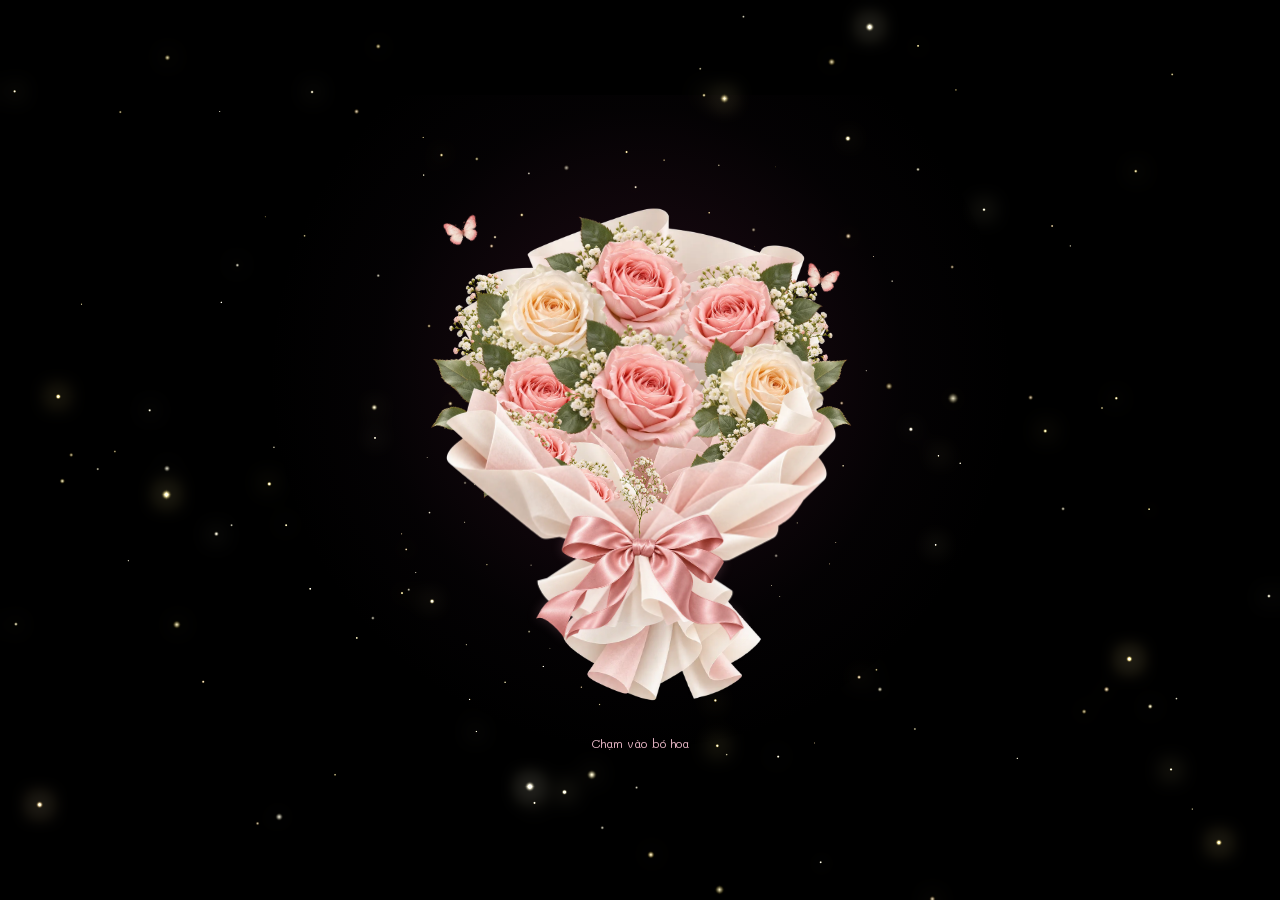
==== index.html @ f9fc7d55 "Initial commit: Web qua tang 3D 20/10 & Bo tao QR Trai Tim" ====
<!doctype html>
<html lang="vi">
<head>
    <meta charset="UTF-8">
    <meta name="viewport" content="width=device-width, initial-scale=1, viewport-fit=cover">
    <meta name="theme-color" content="#000000">
    <title>Món quà nhỏ 20/10 💐</title>
    <meta name="description" content="Một món quà nhỏ dành riêng cho bạn.">
    <link rel="icon" href="./assets/icons/heart.svg" type="image/svg+xml">

    <!-- 1. File cấu hình thông điệp dễ chỉnh sửa -->
    <script src="./cauhinh.js"></script>

    <!-- 2. Ứng dụng 3D Bó hoa + Vũ trụ lời chúc + Phong bì thư -->
    <script type="module" crossorigin src="./assets/main-DU34ijBW.js"></script>
    <link rel="modulepreload" crossorigin href="./assets/codeProtection-B6aeKZvA.js">
    <link rel="modulepreload" crossorigin href="./assets/three-BMdQ9Zlx.js">
    <link rel="modulepreload" crossorigin href="./assets/fiber-DkSNIWfx.js">
    <link rel="modulepreload" crossorigin href="./assets/config-Bjru9USs.js">
    <link rel="modulepreload" crossorigin href="./assets/StarField-Dan5EmMe.js">
    <link rel="modulepreload" crossorigin href="./assets/DLoveLogo-vac7tdUy.js">
    <link rel="modulepreload" crossorigin href="./assets/envelopePreview-DBe4MI5s.js">
    <link rel="modulepreload" crossorigin href="./assets/post-dptW9_9s.js">
    <link rel="modulepreload" crossorigin href="./assets/templateConst-Bf8fV3By.js">
    <link rel="modulepreload" crossorigin href="./assets/studioStorage-Bd8P3yNn.js">
    <link rel="modulepreload" crossorigin href="./assets/taiCauHinh-DjwS0AUQ.js">
    <link rel="stylesheet" crossorigin href="./assets/dloveLogo-D8kZ4Lma.css">
    <link rel="stylesheet" crossorigin href="./assets/main-CmCWXPNr.css">
</head>
<body>
    <div id="root"></div>
</body>
</html>
---- assets/dloveLogo-D8kZ4Lma.css ----
.dlove-logo{position:relative;display:block;flex:none;width:calc(var(--dlove-logo-height) * .9444);height:var(--dlove-logo-height);overflow:hidden;border-radius:4px}.dlove-logo>img{position:absolute;display:block;width:calc(var(--dlove-logo-height) * 1.8333);height:calc(var(--dlove-logo-height) * 1.8333);max-width:none;left:50%;top:50%;transform:translate(-50%,-50%)}
---- assets/main-CmCWXPNr.css ----
.intro.bouquet-screen{position:fixed;top:0;right:0;bottom:0;left:0;z-index:1000;isolation:isolate;overflow:hidden;--hold-progress: 0;user-select:none;-webkit-user-select:none;-webkit-touch-callout:none;touch-action:none}.bouquet-screen .bouquet-intro{box-sizing:border-box;position:relative;width:100%;height:100%;display:flex;flex-direction:column;align-items:center;justify-content:center;padding:max(20px,env(safe-area-inset-top)) 16px max(20px,env(safe-area-inset-bottom));text-align:center;transition:opacity var(--intro-fade-duration) ease var(--intro-fade-delay)}.bouquet-screen .bouquet-stage{position:relative;isolation:isolate;flex:0 0 auto;width:min(91vw,calc((100svh - 100px)/1.28),450px);aspect-ratio:1000/1280;margin:0}.bouquet-screen[data-phase=ready] .bouquet-stage{cursor:pointer;touch-action:none}.bouquet-screen .bouquet-glow{position:absolute;z-index:-1;pointer-events:none;top:-9%;right:-35%;bottom:-7%;left:-35%;background:radial-gradient(ellipse at 50% 42%,#ea96ad28,#a9427820 28%,#6632590c 49%,transparent 69%);opacity:calc(.8 + var(--hold-progress) * .5);transform:scale(calc(1 + var(--hold-progress) * .04))}.bouquet-screen .bouquet-part{position:absolute;left:var(--x);top:var(--y);width:var(--w);height:var(--h);z-index:var(--z);transform:rotate(var(--rotation, 0deg)) scaleX(var(--flip, 1));transform-origin:50% 78%;opacity:0}.bouquet-screen .bouquet-art{object-fit:contain;pointer-events:none}.bouquet-screen .bouquet-photo{pointer-events:none}.bouquet-screen .bouquet-photo img{display:block;width:100%;height:100%;object-fit:contain;object-position:center top}.bouquet-screen .bouquet-photo.is-card img{box-sizing:border-box;height:75%;object-fit:cover;border:5px solid #fff0dd;border-bottom-width:17px;border-radius:3px;background:#f3d3d0}.bouquet-screen .bouquet-bow{--x: 26.5%;--y: 63.28%;--w: 47%;--h: 23%;--z: 50;padding:0;border:0;outline-offset:5px;border-radius:35%;background:transparent;transform-origin:50% 29%;cursor:pointer;touch-action:none;-webkit-tap-highlight-color:transparent}.bouquet-screen .bouquet-bow:disabled{cursor:default}.bouquet-screen .bouquet-bow:focus-visible{outline:1px solid #ffe8c8}.bouquet-screen .bouquet-bow img{width:100%;height:100%;object-fit:contain;pointer-events:none;filter:drop-shadow(0 0 6px #f8b3c233)}.bouquet-screen .bouquet-bow:not(:disabled):hover img{filter:drop-shadow(0 0 9px #ffcabe77)}.bouquet-screen .bouquet-hold-ring{position:absolute;width:32%;height:auto;aspect-ratio:1;left:34%;top:7%;overflow:visible;pointer-events:none;opacity:0;transition:opacity .2s ease;transform:rotate(-90deg)}.bouquet-screen .bouquet-hold-ring circle{fill:none;stroke-width:1.4}.bouquet-screen .bouquet-ring-track{stroke:#fff5df;opacity:.18}.bouquet-screen .bouquet-ring-progress{stroke:#fff0cb;stroke-width:2.5;stroke-linecap:round;stroke-dasharray:1;stroke-dashoffset:calc(1 - var(--hold-progress));filter:drop-shadow(0 0 3px #ffc7a0)}.bouquet-screen.is-holding .bouquet-hold-ring,.bouquet-screen[data-phase=opening] .bouquet-hold-ring{opacity:1}.bouquet-screen .bouquet-bow-fallback{display:none;font-size:12px;color:#ffebdd;background:#743e59;border:1px solid #d69ba7;padding:12px;border-radius:24px}.bouquet-screen .is-missing-art .bouquet-bow-fallback{display:block}.bouquet-screen img[data-failed=true]{visibility:hidden}.bouquet-screen:not([data-phase=loading]) .bouquet-art,.bouquet-screen:not([data-phase=loading]) .bouquet-bow{opacity:1}.bouquet-screen:not([data-phase=ready]):not([data-phase=opening]) .bouquet-art[data-kind=infill]{opacity:0}.bouquet-screen[data-phase=ready] .bouquet-photo,.bouquet-screen[data-phase=opening] .bouquet-photo{opacity:1}.bouquet-screen[data-phase=ready] .bouquet-bloom:not([data-keep=true]),.bouquet-screen[data-phase=opening] .bouquet-bloom:not([data-keep=true]){opacity:0}.bouquet-screen .bouquet-reveal{position:absolute;top:0;right:0;bottom:0;left:0;z-index:60;width:100%;height:100%;padding:0;border:0;border-radius:35%;background:transparent;cursor:pointer;touch-action:manipulation;-webkit-tap-highlight-color:transparent}.bouquet-screen .bouquet-reveal:disabled{cursor:default}.bouquet-screen .bouquet-reveal:focus-visible{outline:1px solid #ffe8c8;outline-offset:-12px}.bouquet-screen .bouquet-reveal[hidden]{display:none}.bouquet-screen .bouquet-footer{position:relative;z-index:2;flex:0 0 auto;margin-top:12px}.bouquet-screen .bouquet-hint{min-height:1.6em;margin:0;font-size:12px;line-height:1.6;letter-spacing:.01em;color:#ebbac9}.bouquet-screen .bouquet-status{position:absolute;width:1px;height:1px;padding:0;margin:-1px;overflow:hidden;clip-path:inset(50%);white-space:nowrap}.bouquet-screen[data-phase=opening]{pointer-events:none}.bouquet-screen[data-phase=opening] .bouquet-intro{opacity:0}@media (max-width: 600px){.bouquet-screen .bouquet-stage{width:min(95vw,calc((100svh - 100px)/1.28),420px);margin-top:0}.bouquet-screen .bouquet-hint{font-size:11px}}@media (max-height: 620px){.bouquet-screen .bouquet-intro{padding-top:12px;padding-bottom:12px}.bouquet-screen .bouquet-stage{width:min(86vw,calc((100svh - 80px)/1.28));margin-top:0}}@media (prefers-reduced-motion: reduce){.bouquet-screen *,.bouquet-screen *:before,.bouquet-screen *:after{animation:none!important;transition:none!important}}.envelope-cover{display:block;position:relative;width:100%;aspect-ratio:1349 / 859;background:url(./letter-20-10/pink-texture.webp) 0 0 / 204px 154px;pointer-events:none}.envelope-cover>img{position:absolute;top:0;right:0;bottom:0;left:0;width:100%;height:100%;display:block;user-select:none;-webkit-user-select:none}.envelope-cover>.envelope-cover-seal{inset:51.1% auto auto 40%;width:19.72%;height:auto;filter:drop-shadow(0 3px 3px #7e433a25)}.envelope-flap,.envelope-flap>img,.envelope-inscription{position:absolute;top:0;right:0;bottom:0;left:0;display:block;width:100%;height:100%;pointer-events:none;user-select:none;-webkit-user-select:none}.envelope-inscription{fill:#814f3d;text-anchor:middle;font-family:Georgia,Times New Roman,serif}.envelope-top-line{letter-spacing:.1em}.envelope-headline{font-family:LetterAllura,cursive;fill:#a85c47}.envelope-bottom-line{letter-spacing:.0625em}.envelope-divider{fill:#b46850}.envelope-divider path{fill:none;stroke:#ad725f;stroke-width:1.5}@font-face{font-family:LetterDancing;src:url(./letter-20-10/DancingScript.ttf) format("truetype");font-weight:400;font-style:normal;font-display:swap}@font-face{font-family:LetterAllura;src:url(./letter-20-10/Allura.ttf) format("truetype");font-weight:400;font-style:normal;font-display:swap}.fl-modal{--ink: #795246;--rose: #ac6355;--muted: #a28474;--ease: cubic-bezier(.22,.75,.16,1);--paper-texture: url(./letter-20-10/paper-texture.webp);--pink-texture: url(./letter-20-10/pink-texture.webp);--writing-script: "LetterAllura", "Snell Roundhand", cursive;--writing-body: "LetterDancing", "Segoe Script", cursive;position:fixed;top:0;right:0;bottom:0;left:0;width:100%;height:100dvh;max-width:none;max-height:none;margin:0;padding:0 20px max(28px,env(safe-area-inset-bottom));border:0;background:transparent;color:var(--ink);overflow:hidden;overscroll-behavior:contain;font-family:Georgia,serif}.fl-modal[open]{display:flex;flex-direction:column}.fl-modal::backdrop{background:#120a16d9;-webkit-backdrop-filter:blur(7px);backdrop-filter:blur(7px);animation:fl-backdrop-in .72s ease both}.fl-modal,.fl-modal *{box-sizing:border-box}.fl-modal [hidden]{display:none!important}.fl-modal img{display:block;max-width:100%}.fl-modal button{color:inherit;font:inherit;cursor:pointer;touch-action:manipulation;-webkit-tap-highlight-color:transparent}.fl-modal button:disabled{cursor:default;opacity:.6}.fl-modal button:focus-visible{outline:2px solid #cb9584;outline-offset:5px}.fl-modal .fl-toolbar{position:sticky;top:0;z-index:100;width:min(820px,100%);margin:0 auto;display:flex;flex-shrink:0;justify-content:flex-end;align-items:center;pointer-events:none;padding:max(12px,env(safe-area-inset-top)) 0 12px;color:#f2d4cf}.fl-modal .fl-toolbar .fl-close{width:40px;height:40px;padding:0;font:27px/1 Arial,sans-serif;border:1px solid #f6cece44;border-radius:50%;background:#251627c9;pointer-events:auto}.fl-modal .fl-main{position:relative;flex:1;min-height:0;width:min(740px,100%);margin:0 auto;overflow:hidden}.fl-modal .fl-artwork{position:absolute;top:50%;left:50%;width:100%;visibility:hidden;transform:translate(-50%,-50%) scale(var(--letter-scale, 1));transform-origin:center}.fl-modal .fl-main.is-fitted .fl-artwork{visibility:visible}.fl-modal.fl-arriving .fl-main,.fl-modal.fl-leaving .fl-main{overflow:visible}.fl-modal .gift-controls{transition:opacity .2s ease}.fl-modal.fl-arriving .gift-controls{opacity:0}.fl-modal .fl-toolbar{animation:fl-appear .25s .12s ease both}.fl-modal.fl-leaving{pointer-events:none}.fl-modal.fl-leaving .fl-toolbar{animation:fl-disappear .15s ease both}.fl-modal.fl-leaving .gift-controls{opacity:0}.fl-modal.fl-leaving::backdrop{animation:fl-backdrop-out var(--letter-departure-ms) ease both}@keyframes fl-appear{0%{opacity:0}to{opacity:1}}@keyframes fl-disappear{0%{opacity:1}to{opacity:0}}@keyframes fl-backdrop-in{0%{background:#120a1600;-webkit-backdrop-filter:blur(0);backdrop-filter:blur(0)}to{background:#120a16d9;-webkit-backdrop-filter:blur(7px);backdrop-filter:blur(7px)}}@keyframes fl-backdrop-out{0%{background:var(--exit-backdrop-color, #120a16d9);-webkit-backdrop-filter:var(--exit-backdrop-blur, blur(7px));backdrop-filter:var(--exit-backdrop-blur, blur(7px))}to{background:#120a1600;-webkit-backdrop-filter:blur(0);backdrop-filter:blur(0)}}.fl-modal .gift-scene{position:relative;width:100%;height:var(--closed-height,630px);transition:height .95s var(--ease)}.fl-modal .gift-scene[data-state=opening],.fl-modal .gift-scene[data-state=open],.fl-modal .gift-scene[data-state=closing]{height:var(--open-height,980px)}.fl-modal .envelope{position:absolute;left:0;bottom:28px;width:100%;aspect-ratio:1349 / 859;perspective:1900px;isolation:isolate}.fl-modal .envelope-back{position:absolute;top:0;right:0;bottom:0;left:0;z-index:1;background:var(--pink-texture) 0 0 / 204px 154px;border:1px solid #dab7b1;box-shadow:0 20px 28px -18px #66453866,0 5px 10px #63453415}.fl-modal .envelope-sides{position:absolute;top:0;right:0;bottom:0;left:0;width:100%;height:100%;z-index:10;pointer-events:none}.fl-modal .envelope-front{position:absolute;top:0;right:0;bottom:0;left:0;width:100%;height:100%;z-index:30;pointer-events:none}.fl-modal .flap-hinge{position:absolute;top:0;right:0;bottom:0;left:0;z-index:50;transform-style:preserve-3d;pointer-events:none}.fl-modal .flap-rotate{position:absolute;top:0;right:0;bottom:0;left:0;transform-origin:top center;transform-style:preserve-3d;transition:transform .85s var(--ease)}.fl-modal .flap-outside{position:absolute;top:0;right:0;bottom:0;left:0;width:100%;height:100%;backface-visibility:hidden;-webkit-backface-visibility:hidden}.fl-modal .flap-inside{position:absolute;top:0;right:0;bottom:0;left:0;background:var(--pink-texture) 0 0 / 204px 154px;transform:rotateY(180deg);backface-visibility:hidden;-webkit-backface-visibility:hidden;clip-path:polygon(0 0,100% 0,97% 11%,54% 70%,50% 73%,46% 70%,3% 11%);filter:brightness(.95)}.fl-modal .wax-seal{position:absolute;left:40%;top:51.1%;width:19.72%;z-index:56;filter:drop-shadow(0 3px 3px #7e433a25);pointer-events:none;transition:transform .35s ease,opacity .3s ease}.fl-modal .closed-cover{position:absolute;top:0;right:0;bottom:0;left:0;width:100%;height:100%;z-index:57;pointer-events:none;transition:opacity .18s ease}.fl-modal .envelope-hit{position:absolute;top:0;right:0;bottom:0;left:0;z-index:60;background:none;border:0}.fl-modal .envelope-hit:focus-visible{outline-offset:9px}.fl-modal .gift-scene:not([data-state=closed]) .closed-cover{opacity:0}.fl-modal .gift-scene[data-state=opening] .flap-rotate,.fl-modal .gift-scene[data-state=open] .flap-rotate{transform:rotateX(180deg)}.fl-modal .gift-scene[data-state=opening] .wax-seal,.fl-modal .gift-scene[data-state=open] .wax-seal{opacity:0;transform:translateY(20px) rotate(6deg) scale(.75)}.fl-modal .gift-scene.flap-is-back .flap-hinge{z-index:3}.fl-modal .letter-paper{position:absolute;width:89%;left:5.5%;bottom:var(--paper-bottom,132px);height:760px;padding:126px 33px 100px;z-index:20;background:var(--paper-texture) 0 0 / 204px 154px;border:1px solid #e8d6cc;box-shadow:0 5px 11px #63483122,0 1px 2px #63483117;transform-origin:center bottom;transform:translateY(250px) rotate(-1.4deg) scale(.94);opacity:0;pointer-events:none;transition:transform 1s var(--ease),opacity .45s ease}.fl-modal .gift-scene[data-state=opening] .letter-paper,.fl-modal .gift-scene[data-state=open] .letter-paper{transform:translateY(0) rotate(-1.4deg);opacity:1;pointer-events:auto;transition-delay:.35s}.fl-modal .gift-scene.flap-is-back .letter-paper{z-index:40}.fl-modal .gift-scene[data-state=closing] .letter-paper{z-index:20;transform:translateY(250px) rotate(-1.4deg) scale(.94);opacity:0;transition-delay:0s}.fl-modal.fl-leaving .gift-scene .letter-paper{z-index:20;opacity:0;transform:translateY(200px) rotate(-1.4deg) scale(.88);transition:transform .24s ease,opacity .18s ease;pointer-events:none}.fl-modal.fl-leaving .gift-scene .flap-rotate{transform:rotateX(0);transition:transform .25s .06s ease}.fl-modal.fl-leaving .flap-hinge{z-index:50}.fl-modal.fl-leaving .gift-scene .closed-cover{opacity:1;transition:opacity .18s .12s ease}.fl-modal .paper-border{position:absolute;top:11px;right:11px;bottom:11px;left:11px;border:1px solid #c3987812;pointer-events:none}.fl-modal .flower{position:absolute;height:auto;pointer-events:none;-webkit-user-select:none;user-select:none}.fl-modal .flower-top{top:-1%;left:-1%;width:28%;transform:scaleY(-1);opacity:.96;z-index:1}.fl-modal .letter-copy{position:relative;width:100%;height:100%;z-index:4;overflow-x:hidden;overflow-y:auto;overscroll-behavior-y:contain;touch-action:pan-y;scrollbar-width:thin;scrollbar-color:#b4847299 transparent;transform-origin:left top;transition:transform .85s var(--ease),opacity .8s ease}.fl-modal .letter-copy:focus-visible{outline:1px solid #b4847277;outline-offset:4px}.fl-modal .letter-copy::-webkit-scrollbar{width:5px}.fl-modal .letter-copy::-webkit-scrollbar-thumb{background:#b4847299;border-radius:5px}.fl-modal .letter-copy::-webkit-scrollbar-track{background:transparent}.fl-modal .letter-copy-content{display:block;overflow:clip}.fl-modal .letter-paper:not(.no-photo) .letter-copy-content:before{content:"";float:right;width:var(--copy-photo-width, 45%);height:calc(var(--copy-wrap-lines) * 80px);shape-outside:inset(var(--copy-photo-top, 180px) 0 0);pointer-events:none}.fl-modal .letter-copy h1{margin:0 0 23px;font-family:Segoe Script,Snell Roundhand,Georgia,serif;font-weight:400;font-style:italic;font-size:48px;line-height:1.25;letter-spacing:-.02em;color:#a55e4d}.fl-modal .letter-paragraphs p{margin:0 0 20px;font-size:21px;line-height:1.45;font-style:italic;overflow-wrap:anywhere}.fl-modal .letter-signature{margin:25px 0 0;font-family:Segoe Script,Snell Roundhand,Georgia,serif;white-space:pre-line;font-style:italic;font-size:23px;line-height:1.5;color:#a55e4d}.fl-modal .signature-line{margin-top:1px;width:42%;height:15px;fill:none;stroke:#b17e67;stroke-width:1}.fl-modal .letter-photo{--photo-width: 46%;--photo-height: 50%;--photo-bottom: 64px;position:absolute;top:calc(100% - var(--photo-height) - var(--photo-bottom));right:-1%;width:var(--photo-width);height:var(--photo-height);min-height:340px;border:0;padding:0;margin:0;background:transparent;z-index:5;transition:width .85s var(--ease),right .85s var(--ease),top .85s var(--ease),height .85s var(--ease)}.fl-modal .photo-backdrop{position:absolute;top:-6%;left:-6%;width:111%;height:115%;max-width:none;object-fit:fill;pointer-events:none;z-index:1}.fl-modal .photo-glow{position:absolute;top:13%;right:-1%;bottom:-5%;left:4%;background:radial-gradient(ellipse at 69% 50%,#efb5b32b,transparent 70%);pointer-events:none;z-index:1}.fl-modal .photo-viewport{position:absolute;top:0;right:2%;bottom:-4%;left:0;overflow:hidden;z-index:2;-webkit-mask-image:linear-gradient(90deg,transparent,#000 5%,#000 95%,transparent),linear-gradient(#000 0%,#000 81%,transparent 100%);mask-image:linear-gradient(90deg,transparent,#000 5%,#000 95%,transparent),linear-gradient(#000 0%,#000 81%,transparent 100%);-webkit-mask-composite:source-in;mask-composite:intersect}.fl-modal .photo-viewport img{width:100%;height:100%;object-fit:contain;object-position:50% 0%;transform:translate(var(--photo-shift-x,0%),var(--photo-shift-y,0%)) scale(var(--photo-zoom,1));transform-origin:50% 35%;transition:transform .2s ease}.fl-modal .letter-photo[data-style=plain] .photo-viewport{top:0;right:0;bottom:0;left:0;mask-image:none;-webkit-mask-image:none}.fl-modal .letter-photo[data-style=plain] .photo-viewport img{object-fit:contain;object-position:50% 35%}.fl-modal .letter-photo[data-style=plain] .photo-backdrop{opacity:1}.fl-modal .photo-hint{position:absolute;bottom:12%;left:13%;right:12%;z-index:7;display:flex;justify-content:center;align-items:center;gap:6px;padding:8px;color:#805340;background:#fff4e9e8;border-radius:50px;font:10px Arial,sans-serif;opacity:0;transition:opacity .2s}.fl-modal .letter-photo:hover .photo-hint,.fl-modal .letter-photo:focus-visible .photo-hint{opacity:1}.fl-modal .photo-hint .icon{width:12px;height:12px}.fl-modal .flower-photo{bottom:-1%;right:-1.5%;width:46%;z-index:6;transition:width .85s var(--ease),opacity .85s ease}.fl-modal .gift-scene[data-focus=photo] .letter-copy{transform:scale(.58);opacity:.86}.fl-modal .gift-scene[data-focus=photo] .letter-photo{top:115px;width:72%;right:-1%;height:calc(100% - 170px)}.fl-modal .gift-scene[data-focus=photo] .flower-photo{width:39%;opacity:.94}.fl-modal .gift-controls{text-align:center;padding-bottom:34px;margin:4px auto 0}.fl-modal .scene-hint{font-style:italic;font-size:14px;color:var(--muted);margin:0 0 9px}.fl-modal .footer-note{margin-top:25px;color:#a88d7b;font-size:10px;letter-spacing:.12em}.fl-modal .letter-copy h1{font:400 60px/1.18 var(--writing-script);font-synthesis:none;letter-spacing:normal;margin:0 0 19px;overflow-wrap:anywhere}.fl-modal .greeting-heart{display:inline-block;vertical-align:.1em;font:32px/1 Georgia,serif;margin-left:9px}.fl-modal .letter-paragraphs p{font:400 25px/1.43 var(--writing-body);font-synthesis:none;margin:0 0 18px;color:#704a40;white-space:pre-wrap;overflow-wrap:anywhere}.fl-modal .letter-signature{font:400 34px/1.14 var(--writing-script);font-synthesis:none;letter-spacing:normal;color:#a45546;white-space:pre-line;overflow-wrap:anywhere;margin-top:24px}.fl-modal .letter-photo{max-height:620px}.fl-modal .photo-viewport img{height:100%;max-width:none}.fl-modal .letter-photo[data-style=plain] .photo-viewport{top:3%;right:5%;bottom:3%;left:5%;overflow:hidden;border-radius:8px}.fl-modal .letter-photo[data-style=plain] .photo-viewport img{object-position:50% 100%}.fl-modal .letter-paper.no-photo .letter-copy{width:100%}.fl-modal .letter-paper.no-photo .flower-photo{width:29%;opacity:.5}.fl-modal .gift-controls{color:#f0c7c8;padding-bottom:12px}.fl-modal .gift-controls .scene-hint{color:#ccafb9}.fl-modal .fl-sr{position:absolute;width:1px;height:1px;padding:0;margin:-1px;overflow:hidden;clip-path:inset(50%);white-space:nowrap}@media (max-width: 700px){.fl-modal{padding-right:16px;padding-left:16px}.fl-modal .letter-paper{width:93%;left:3.5%;height:640px;padding:104px 23px 76px}.fl-modal .letter-copy h1{font-size:53px;margin-bottom:19px}.fl-modal .letter-paragraphs p{font-size:22px;line-height:1.45;margin-bottom:17px}.fl-modal .letter-signature{font-size:29px;line-height:1.16;margin-top:22px}.fl-modal .letter-photo{--photo-width: 44%;--photo-height: 46%;--photo-bottom: 58px;min-height:280px;right:-1%}.fl-modal .flower-photo{width:46%}.fl-modal .gift-scene[data-focus=photo] .letter-photo{width:71%;top:113px;height:calc(100% - 190px)}}@media (max-width: 480px){.fl-modal{padding-left:13px;padding-right:13px}.fl-modal .fl-toolbar .fl-close{width:36px;height:36px}.fl-modal .envelope{bottom:20px}.fl-modal .letter-paper{width:94%;left:3%;height:610px;padding:96px 16px 70px}.fl-modal .letter-copy h1{font-size:42px;line-height:1.2;margin-bottom:17px}.fl-modal .greeting-heart{font-size:21px;margin-left:4px}.fl-modal .letter-paragraphs p{font-size:19px;line-height:1.46;margin-bottom:16px}.fl-modal .letter-signature{font-size:25px;line-height:1.17;margin-top:21px}.fl-modal .flower-top{width:32%}.fl-modal .letter-photo{--photo-width: 43%;--photo-height: 43%;--photo-bottom: 50px;min-height:245px}.fl-modal .flower-photo{width:49%;bottom:0}.fl-modal .gift-scene[data-focus=photo] .letter-photo{width:72%;top:105px;height:67%}.fl-modal .scene-hint{font-size:12px}}@media (prefers-reduced-motion: reduce){.fl-modal,.fl-modal *,.fl-modal::backdrop{animation:none!important;transition:none!important}}.fl-modal .fl-preview-tools{flex:0 0 auto;margin:8px auto 0;max-width:100%}.fl-modal .fl-preview-tools button{display:flex;align-items:center;justify-content:center;gap:8px;min-height:44px;padding:10px 16px;border:1px solid #f1c4d05c;border-radius:12px;background:#3c233be6;color:#ffe6ef;font:13px/1.4 system-ui,sans-serif}.fl-modal .fl-preview-tools button:hover:not(:disabled){background:#58314d;border-color:#f1c4d0}.fl-modal .fl-preview-tools svg{flex-shrink:0}.topbar{position:absolute;top:max(40px,env(safe-area-inset-top));right:max(14px,env(safe-area-inset-right));z-index:999;display:flex;flex-direction:column;align-items:center;gap:20px}.topbar-btn{width:42px;height:42px;display:grid;place-items:center;padding:0;border:0;background:none;line-height:0;cursor:pointer;transition:transform .2s ease}.topbar-btn:hover{transform:translateY(-1px) scale(1.06)}.topbar-btn:active{transform:scale(.96)}.topbar-music,.topbar-palette{filter:drop-shadow(0 0 6px rgba(255,214,150,.85))}.topbar-letter{filter:drop-shadow(0 0 6px rgba(255,170,200,.75))}.topbar-letter{width:54px;height:54px;animation:topbar-hien .45s ease both}.topbar-letter .envelope-cover{width:46px}.topbar-letter[data-letter-open=true] .envelope-cover{opacity:0}@keyframes topbar-hien{0%{opacity:0;transform:translateY(-6px) scale(.9)}to{opacity:1;transform:none}}.giam-chuyen-dong .topbar-letter{animation:none}.topbar-btn img{-webkit-user-select:none;user-select:none}.giam-chuyen-dong .topbar-btn{transition:none}.giam-chuyen-dong .topbar-btn:hover,.giam-chuyen-dong .topbar-btn:active{transform:none}.mtb{position:fixed;top:0;right:0;bottom:0;left:0;z-index:2000;display:grid;place-items:center;padding:24px;background:radial-gradient(ellipse at 50% 30%,#1a1230,#000 70%);color:#fff;text-align:center}.mtb-hop{max-width:420px}.mtb-icon{font-size:56px;line-height:1;margin-bottom:14px}.mtb-qua{display:block;width:64px;height:64px;margin:0 auto}.mtb-tai .mtb-icon{animation:mtb-troi 2.4s ease-in-out infinite}.mtb-tieude{margin:0 0 8px;font-size:22px;font-weight:600}.mtb-mo{margin:0;opacity:.78;font-size:15px;line-height:1.5}.mtb-nut{display:flex;gap:10px;justify-content:center;margin-top:20px;flex-wrap:wrap}.mtb-btn{padding:10px 18px;border:0;border-radius:999px;background:#ffc24a;color:#3a2400;font:inherit;font-weight:600;text-decoration:none;cursor:pointer}.mtb-btn-phu{background:#ffffff1f;color:#fff}@keyframes mtb-troi{0%,to{transform:translateY(0)}50%{transform:translateY(-8px)}}.nhan-xemthu{position:fixed;left:12px;bottom:12px;z-index:1500;padding:6px 12px;border-radius:999px;background:#0000008c;color:#fff;font-size:12px;letter-spacing:.2px;pointer-events:none}.dau-dlove{position:fixed;top:max(12px,env(safe-area-inset-top));left:12px;z-index:1500;display:inline-flex;align-items:center;gap:6px;padding:5px 10px 5px 6px;border-radius:999px;background:#00000052;backdrop-filter:blur(6px);-webkit-backdrop-filter:blur(6px);color:#fff;font-family:system-ui,-apple-system,Segoe UI,sans-serif;font-size:12px;font-weight:700;letter-spacing:.01em;line-height:1;white-space:nowrap;text-shadow:0 1px 3px rgba(0,0,0,.5);text-decoration:none;opacity:.82;transition:opacity .2s}.dau-dlove:hover{opacity:1}@font-face{font-family:Mali;src:url(../font/Mali.ttf) format("truetype");font-weight:400;font-style:normal;font-display:swap}:root{color-scheme:dark}*{box-sizing:border-box}html,body,#root{margin:0;padding:0;width:100%;height:100%;background:#000}body{overflow:hidden;font-family:Mali,system-ui,-apple-system,Segoe UI,sans-serif;color:#fff;-webkit-touch-callout:none;-webkit-tap-highlight-color:transparent}
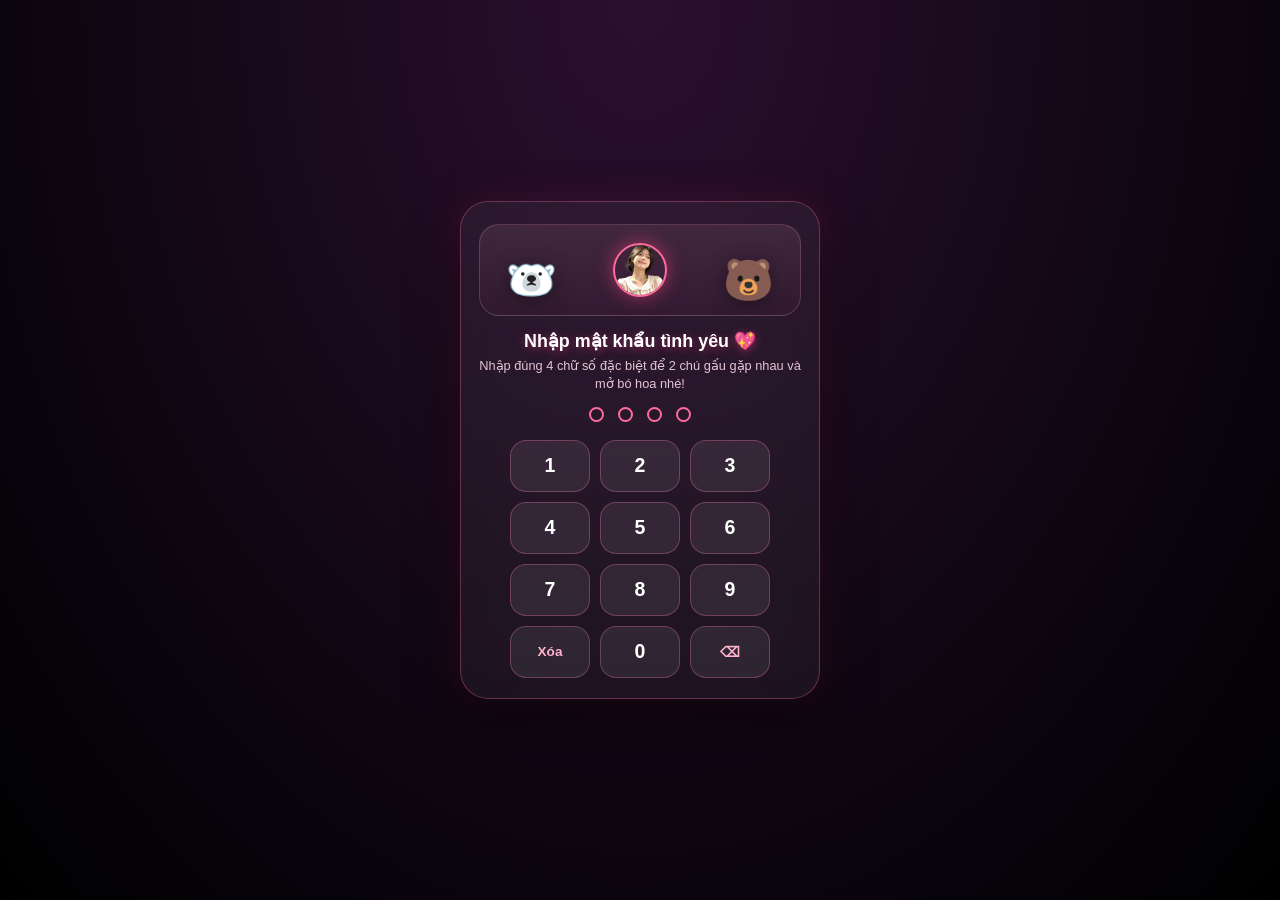
==== commit e49e2765: "Add Passcode 2 Bears lock screen, Secret Gift Voucher gacha, and Multi-QR card manager" ====
--- a/index.html
+++ b/index.html
@@ -13,6 +13,8 @@
 
     <!-- 2. Ứng dụng 3D Bó hoa + Vũ trụ lời chúc + Phong bì thư -->
     <script type="module" crossorigin src="./assets/main-DU34ijBW.js"></script>
+    <!-- 3. Tính năng mở rộng: Khóa mật khẩu 2 chú gấu & Hộp quà Voucher cuối thư -->
+    <script type="module" src="./assets/extra-features.js"></script>
     <link rel="modulepreload" crossorigin href="./assets/codeProtection-B6aeKZvA.js">
     <link rel="modulepreload" crossorigin href="./assets/three-BMdQ9Zlx.js">
     <link rel="modulepreload" crossorigin href="./assets/fiber-DkSNIWfx.js">
